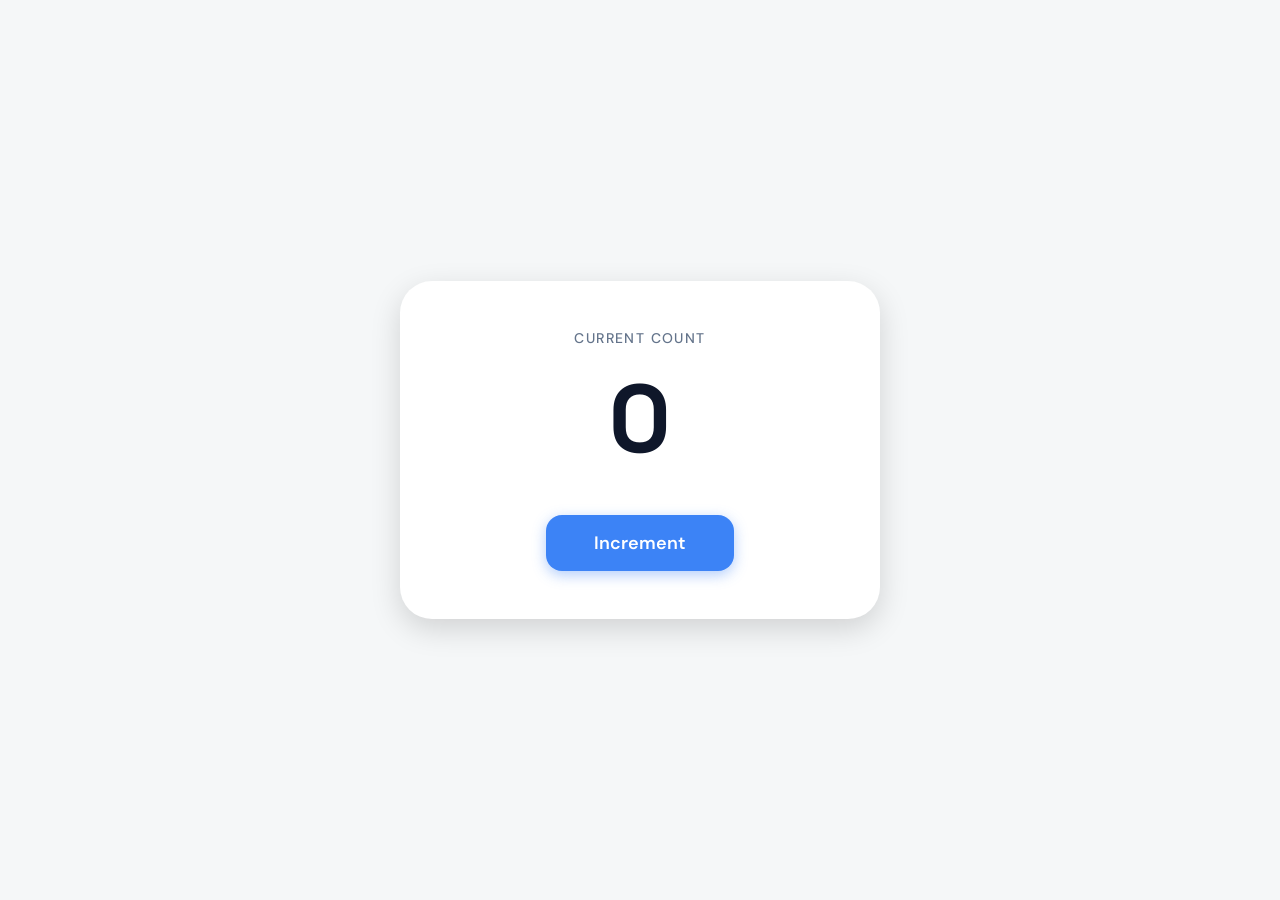
==== index.html @ 917eac20 "feat: US-001 - Project Setup & Design Tokens" ====
<!DOCTYPE html>
<html lang="en">
<head>
    <meta charset="UTF-8">
    <meta name="viewport" content="width=device-width, initial-scale=1.0">
    <title>Simple Counter</title>
    <link rel="preconnect" href="https://fonts.googleapis.com">
    <link rel="preconnect" href="https://fonts.gstatic.com" crossorigin>
    <link href="https://fonts.googleapis.com/css2?family=Space+Grotesk:wght@300;400;500;700&family=DM+Sans:wght@400;500;700&display=swap" rel="stylesheet">
    <style>
        /* Design Tokens - from Stitch design-tokens.css */
        :root {
            /* Colors */
            --color-primary: #3c83f6;
            --color-background-light: #f5f7f8;
            --color-background-dark: #101722;
            --color-slate-900: #0f172a;
            --color-slate-800: #1e293b;
            --color-slate-700: #334155;
            --color-slate-500: #64748b;
            --color-slate-400: #94a3b8;
            --color-white: #ffffff;

            /* Typography */
            --font-heading: "Space Grotesk", sans-serif;
            --font-body: "DM Sans", sans-serif;

            /* Spacing */
            --space-xs: 0.25rem;
            --space-sm: 0.5rem;
            --space-md: 1rem;
            --space-lg: 1.5rem;
            --space-xl: 2rem;
            --space-2xl: 3rem;

            /* Border Radius */
            --radius-sm: 0.375rem;
            --radius-md: 0.75rem;
            --radius-lg: 1rem;
            --radius-xl: 2rem;
            --radius-full: 9999px;

            /* Shadows */
            --shadow-sm: 0 1px 3px rgba(0, 0, 0, 0.08);
            --shadow-md: 0 4px 12px rgba(0, 0, 0, 0.1);
            --shadow-lg: 0 10px 30px rgba(0, 0, 0, 0.15);
        }

        /* Reset & Base */
        *, *::before, *::after {
            box-sizing: border-box;
            margin: 0;
            padding: 0;
        }

        html {
            font-size: 16px;
        }

        body {
            font-family: var(--font-body);
            background-color: var(--color-background-light);
            color: var(--color-slate-900);
            min-height: 100vh;
            display: flex;
            flex-direction: column;
            align-items: center;
            justify-content: center;
            padding: var(--space-xl);
        }

        h1, h2, h3, h4, h5, h6 {
            font-family: var(--font-heading);
            font-weight: 700;
        }

        /* Counter Container */
        .counter-container {
            background-color: var(--color-white);
            border-radius: var(--radius-xl);
            box-shadow: var(--shadow-lg);
            padding: var(--space-2xl);
            text-align: center;
            min-width: 320px;
            max-width: 480px;
            width: 100%;
        }

        .counter-label {
            font-family: var(--font-body);
            font-size: 0.875rem;
            font-weight: 500;
            color: var(--color-slate-500);
            text-transform: uppercase;
            letter-spacing: 0.1em;
            margin-bottom: var(--space-lg);
        }

        .counter-value {
            font-family: var(--font-heading);
            font-size: 6rem;
            font-weight: 700;
            color: var(--color-slate-900);
            line-height: 1;
            margin-bottom: var(--space-2xl);
            font-variant-numeric: tabular-nums;
        }

        /* Button */
        .counter-button {
            font-family: var(--font-body);
            font-size: 1.125rem;
            font-weight: 600;
            color: var(--color-white);
            background-color: var(--color-primary);
            border: none;
            border-radius: var(--radius-lg);
            padding: var(--space-md) var(--space-2xl);
            cursor: pointer;
            transition: transform 150ms ease-out, box-shadow 150ms ease-out;
            box-shadow: 0 4px 14px rgba(60, 131, 246, 0.4);
        }

        .counter-button:hover {
            transform: translateY(-2px);
            box-shadow: 0 6px 20px rgba(60, 131, 246, 0.5);
        }

        .counter-button:active {
            transform: scale(0.98);
        }

        .counter-button:focus-visible {
            outline: 2px solid var(--color-primary);
            outline-offset: 2px;
        }

        /* Reduced motion */
        @media (prefers-reduced-motion: reduce) {
            *, *::before, *::after {
                animation-duration: 0.01ms !important;
                transition-duration: 0.01ms !important;
            }
        }
    </style>
</head>
<body>
    <div class="counter-container">
        <div class="counter-label">Current Count</div>
        <div class="counter-value" id="counter">0</div>
        <button class="counter-button" id="incrementBtn" aria-label="Increment counter">Increment</button>
    </div>

    <script>
        // Simple counter functionality
        let count = 0;
        const counterDisplay = document.getElementById('counter');
        const incrementBtn = document.getElementById('incrementBtn');

        function incrementCounter() {
            count++;
            counterDisplay.textContent = count;
        }

        incrementBtn.addEventListener('click', incrementCounter);
    </script>
</body>
</html>
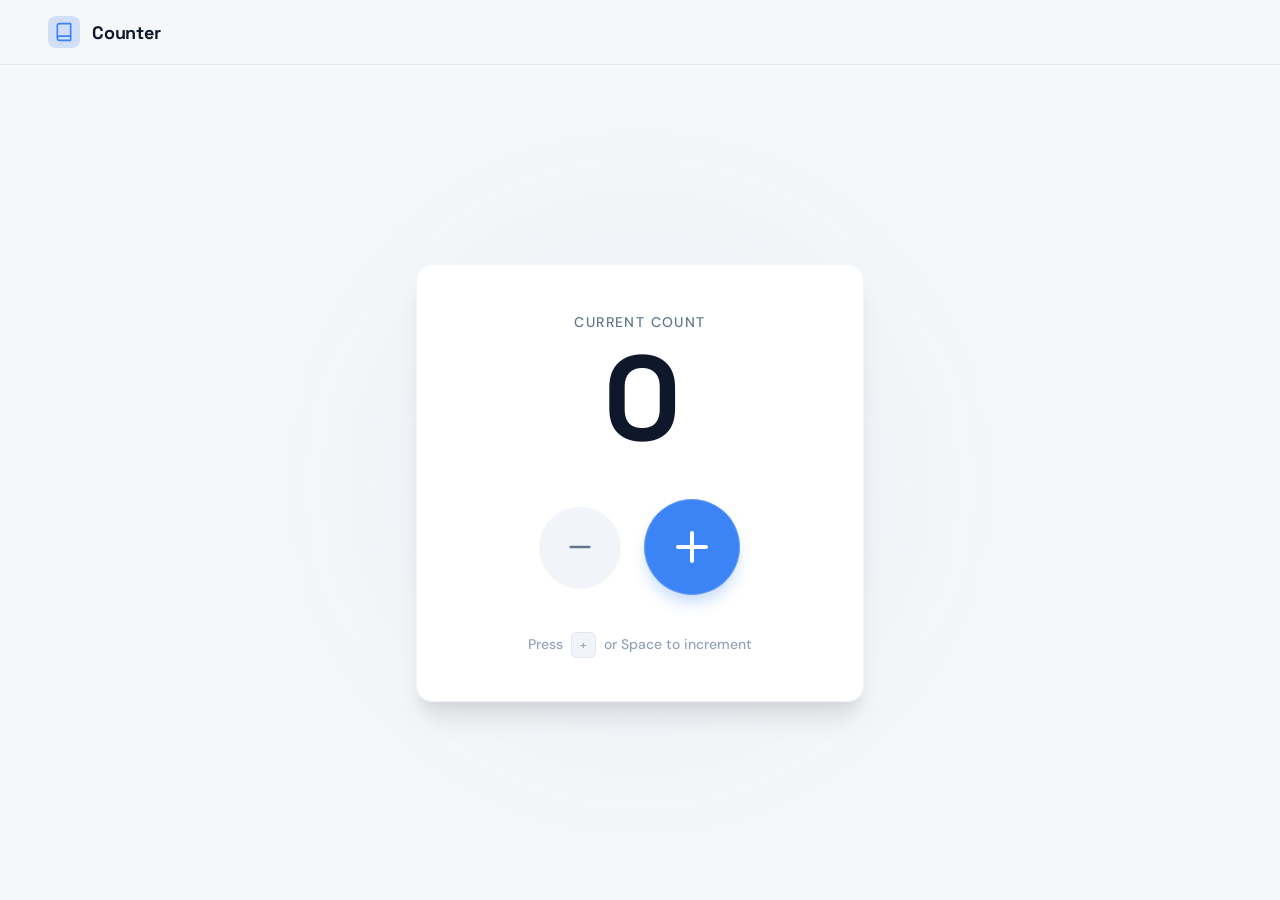
==== commit c6735bd3: "feat: US-002 - Counter Display & Increment Button" ====
--- a/index.html
+++ b/index.html
@@ -3,12 +3,12 @@
 <head>
     <meta charset="UTF-8">
     <meta name="viewport" content="width=device-width, initial-scale=1.0">
-    <title>Simple Counter</title>
+    <title>Counter</title>
     <link rel="preconnect" href="https://fonts.googleapis.com">
     <link rel="preconnect" href="https://fonts.gstatic.com" crossorigin>
     <link href="https://fonts.googleapis.com/css2?family=Space+Grotesk:wght@300;400;500;700&family=DM+Sans:wght@400;500;700&display=swap" rel="stylesheet">
     <style>
-        /* Design Tokens - from Stitch design-tokens.css */
+        /* Design Tokens from Stitch */
         :root {
             /* Colors */
             --color-primary: #3c83f6;
@@ -22,68 +22,121 @@
             --color-white: #ffffff;
 
             /* Typography */
-            --font-heading: "Space Grotesk", sans-serif;
+            --font-display: "Space Grotesk", sans-serif;
             --font-body: "DM Sans", sans-serif;
 
-            /* Spacing */
-            --space-xs: 0.25rem;
-            --space-sm: 0.5rem;
-            --space-md: 1rem;
-            --space-lg: 1.5rem;
-            --space-xl: 2rem;
-            --space-2xl: 3rem;
-
             /* Border Radius */
-            --radius-sm: 0.375rem;
-            --radius-md: 0.75rem;
-            --radius-lg: 1rem;
-            --radius-xl: 2rem;
+            --radius-default: 1rem;
+            --radius-lg: 2rem;
+            --radius-xl: 3rem;
             --radius-full: 9999px;
-
-            /* Shadows */
-            --shadow-sm: 0 1px 3px rgba(0, 0, 0, 0.08);
-            --shadow-md: 0 4px 12px rgba(0, 0, 0, 0.1);
-            --shadow-lg: 0 10px 30px rgba(0, 0, 0, 0.15);
-        }
-
-        /* Reset & Base */
-        *, *::before, *::after {
-            box-sizing: border-box;
+        }
+
+        * {
             margin: 0;
             padding: 0;
-        }
-
-        html {
-            font-size: 16px;
+            box-sizing: border-box;
         }
 
         body {
             font-family: var(--font-body);
             background-color: var(--color-background-light);
+            min-height: 100vh;
+            display: flex;
+            flex-direction: column;
+            overflow: hidden;
+        }
+
+        /* Header */
+        header {
+            width: 100%;
+            display: flex;
+            align-items: center;
+            justify-content: space-between;
+            border-bottom: 1px solid #e2e8f0;
+            padding: 1rem 1.5rem;
+        }
+
+        @media (min-width: 1024px) {
+            header {
+                padding: 1rem 3rem;
+            }
+        }
+
+        .logo {
+            display: flex;
+            align-items: center;
+            gap: 0.75rem;
             color: var(--color-slate-900);
-            min-height: 100vh;
+        }
+
+        .logo-icon {
+            width: 2rem;
+            height: 2rem;
+            border-radius: 0.5rem;
+            background-color: rgba(60, 131, 246, 0.2);
+            display: flex;
+            align-items: center;
+            justify-content: center;
+            color: var(--color-primary);
+            font-size: 1.25rem;
+        }
+
+        .logo h2 {
+            font-family: var(--font-display);
+            font-size: 1.125rem;
+            font-weight: 700;
+            letter-spacing: -0.01em;
+        }
+
+        /* Main Content */
+        main {
+            flex: 1;
             display: flex;
             flex-direction: column;
             align-items: center;
             justify-content: center;
-            padding: var(--space-xl);
-        }
-
-        h1, h2, h3, h4, h5, h6 {
-            font-family: var(--font-heading);
-            font-weight: 700;
-        }
-
-        /* Counter Container */
-        .counter-container {
+            padding: 1.5rem;
+            position: relative;
+        }
+
+        /* Ambient Background Glow */
+        .ambient-glow {
+            position: absolute;
+            top: 50%;
+            left: 50%;
+            transform: translate(-50%, -50%);
+            width: 500px;
+            height: 500px;
+            background-color: rgba(60, 131, 246, 0.05);
+            border-radius: 50%;
+            filter: blur(100px);
+            pointer-events: none;
+        }
+
+        /* Counter Card */
+        .counter-card {
+            position: relative;
+            width: 100%;
+            max-width: 28rem;
             background-color: var(--color-white);
-            border-radius: var(--radius-xl);
-            box-shadow: var(--shadow-lg);
-            padding: var(--space-2xl);
-            text-align: center;
-            min-width: 320px;
-            max-width: 480px;
-            width: 100%;
+            border-radius: var(--radius-default);
+            box-shadow: 0 20px 25px -5px rgba(0, 0, 0, 0.1), 0 10px 10px -5px rgba(0, 0, 0, 0.04);
+            border: 1px solid #f1f5f9;
+            padding: 3rem;
+            display: flex;
+            flex-direction: column;
+            align-items: center;
+            justify-content: center;
+            gap: 2.5rem;
+        }
+
+        /* Counter Display */
+        .counter-display {
+            display: flex;
+            flex-direction: column;
+            align-items: center;
+            gap: 0.5rem;
         }
 
         .counter-label {
@@ -93,49 +146,129 @@
             color: var(--color-slate-500);
             text-transform: uppercase;
             letter-spacing: 0.1em;
-            margin-bottom: var(--space-lg);
         }
 
         .counter-value {
-            font-family: var(--font-heading);
-            font-size: 6rem;
+            font-family: var(--font-display);
+            font-size: 7.5rem;
+            line-height: 1;
             font-weight: 700;
             color: var(--color-slate-900);
-            line-height: 1;
-            margin-bottom: var(--space-2xl);
+            letter-spacing: -0.04em;
             font-variant-numeric: tabular-nums;
-        }
-
-        /* Button */
-        .counter-button {
-            font-family: var(--font-body);
-            font-size: 1.125rem;
-            font-weight: 600;
-            color: var(--color-white);
-            background-color: var(--color-primary);
+            user-select: none;
+        }
+
+        /* Button Container */
+        .button-container {
+            display: flex;
+            align-items: center;
+            gap: 1.5rem;
+            width: 100%;
+            justify-content: center;
+        }
+
+        /* Buttons */
+        .btn {
+            display: flex;
+            align-items: center;
+            justify-content: center;
             border: none;
-            border-radius: var(--radius-lg);
-            padding: var(--space-md) var(--space-2xl);
             cursor: pointer;
-            transition: transform 150ms ease-out, box-shadow 150ms ease-out;
-            box-shadow: 0 4px 14px rgba(60, 131, 246, 0.4);
-        }
-
-        .counter-button:hover {
-            transform: translateY(-2px);
-            box-shadow: 0 6px 20px rgba(60, 131, 246, 0.5);
-        }
-
-        .counter-button:active {
-            transform: scale(0.98);
-        }
-
-        .counter-button:focus-visible {
+            transition: all 0.3s ease;
+        }
+
+        .btn:focus-visible {
             outline: 2px solid var(--color-primary);
             outline-offset: 2px;
         }
 
-        /* Reduced motion */
+        .btn-decrement {
+            width: 5rem;
+            height: 5rem;
+            border-radius: var(--radius-full);
+            background-color: #f1f5f9;
+            color: var(--color-slate-500);
+            box-shadow: 0 1px 3px rgba(0, 0, 0, 0.08);
+        }
+
+        .btn-decrement:hover {
+            background-color: #e2e8f0;
+        }
+
+        .btn-decrement:active {
+            transform: scale(0.95);
+        }
+
+        .btn-decrement svg {
+            width: 2rem;
+            height: 2rem;
+            transition: transform 0.3s ease;
+        }
+
+        .btn-decrement:hover svg {
+            transform: scale(1.1);
+        }
+
+        .btn-increment {
+            width: 6rem;
+            height: 6rem;
+            border-radius: var(--radius-full);
+            background-color: var(--color-primary);
+            color: var(--color-white);
+            box-shadow: 0 10px 15px -3px rgba(60, 131, 246, 0.3);
+            position: relative;
+            z-index: 10;
+        }
+
+        .btn-increment::before {
+            content: '';
+            position: absolute;
+            inset: 0;
+            border-radius: var(--radius-full);
+            border: 1px solid rgba(255, 255, 255, 0.2);
+        }
+
+        .btn-increment:hover {
+            box-shadow: 0 10px 15px -3px rgba(60, 131, 246, 0.5);
+            transform: scale(1.05);
+        }
+
+        .btn-increment:active {
+            transform: scale(0.95);
+        }
+
+        .btn-increment svg {
+            width: 3rem;
+            height: 3rem;
+            transition: transform 0.3s ease;
+        }
+
+        .btn-increment:hover svg {
+            transform: rotate(90deg);
+        }
+
+        /* Hint Text */
+        .hint {
+            font-family: var(--font-body);
+            color: var(--color-slate-400);
+            font-size: 0.875rem;
+            font-weight: 500;
+            text-align: center;
+        }
+
+        .hint kbd {
+            padding: 0.25rem 0.5rem;
+            background-color: #f1f5f9;
+            border-radius: 0.375rem;
+            border: 1px solid #e2e8f0;
+            margin: 0 0.25rem;
+            font-size: 0.75rem;
+            color: var(--color-slate-600);
+            font-family: var(--font-body);
+        }
+
+        /* Reduced Motion */
         @media (prefers-reduced-motion: reduce) {
             *, *::before, *::after {
                 animation-duration: 0.01ms !important;
@@ -145,24 +278,93 @@
     </style>
 </head>
 <body>
-    <div class="counter-container">
-        <div class="counter-label">Current Count</div>
-        <div class="counter-value" id="counter">0</div>
-        <button class="counter-button" id="incrementBtn" aria-label="Increment counter">Increment</button>
-    </div>
+    <!-- Top Navigation -->
+    <header>
+        <div class="logo">
+            <div class="logo-icon">
+                <svg xmlns="http://www.w3.org/2000/svg" width="20" height="20" viewBox="0 0 24 24" fill="none" stroke="currentColor" stroke-width="2" stroke-linecap="round" stroke-linejoin="round">
+                    <path d="M4 19.5v-15A2.5 2.5 0 0 1 6.5 2H20v20H6.5a2.5 2.5 0 0 1 0-5H20"/>
+                </svg>
+            </div>
+            <h2>Counter</h2>
+        </div>
+    </header>
+
+    <!-- Main Content -->
+    <main>
+        <!-- Ambient Background Glow -->
+        <div class="ambient-glow"></div>
+
+        <!-- Counter Card -->
+        <div class="counter-card">
+            <!-- Counter Display -->
+            <div class="counter-display">
+                <span class="counter-label">Current Count</span>
+                <h1 class="counter-value" id="counter">0</h1>
+            </div>
+
+            <!-- Button Container -->
+            <div class="button-container">
+                <button class="btn btn-decrement" id="decrementBtn" aria-label="Decrease count">
+                    <svg xmlns="http://www.w3.org/2000/svg" viewBox="0 0 24 24" fill="none" stroke="currentColor" stroke-width="2" stroke-linecap="round" stroke-linejoin="round">
+                        <path d="M5 12h14"/>
+                    </svg>
+                </button>
+                <button class="btn btn-increment" id="incrementBtn" aria-label="Increase count">
+                    <svg xmlns="http://www.w3.org/2000/svg" viewBox="0 0 24 24" fill="none" stroke="currentColor" stroke-width="2" stroke-linecap="round" stroke-linejoin="round">
+                        <path d="M5 12h14"/>
+                        <path d="M12 5v14"/>
+                    </svg>
+                </button>
+            </div>
+
+            <!-- Hint Text -->
+            <p class="hint">
+                Press <kbd>+</kbd> or Space to increment
+            </p>
+        </div>
+    </main>
 
     <script>
-        // Simple counter functionality
+        // Counter state
         let count = 0;
-        const counterDisplay = document.getElementById('counter');
+
+        // DOM elements
+        const counterElement = document.getElementById('counter');
         const incrementBtn = document.getElementById('incrementBtn');
-
-        function incrementCounter() {
+        const decrementBtn = document.getElementById('decrementBtn');
+
+        // Update counter display
+        function updateCounter() {
+            counterElement.textContent = count;
+        }
+
+        // Increment counter
+        function increment() {
             count++;
-            counterDisplay.textContent = count;
-        }
-
-        incrementBtn.addEventListener('click', incrementCounter);
+            updateCounter();
+        }
+
+        // Decrement counter
+        function decrement() {
+            count--;
+            updateCounter();
+        }
+
+        // Event listeners
+        incrementBtn.addEventListener('click', increment);
+        decrementBtn.addEventListener('click', decrement);
+
+        // Keyboard shortcuts
+        document.addEventListener('keydown', (e) => {
+            if (e.key === '+' || e.key === ' ' || e.key === 'Spacebar') {
+                e.preventDefault();
+                increment();
+            } else if (e.key === '-') {
+                e.preventDefault();
+                decrement();
+            }
+        });
     </script>
 </body>
 </html>
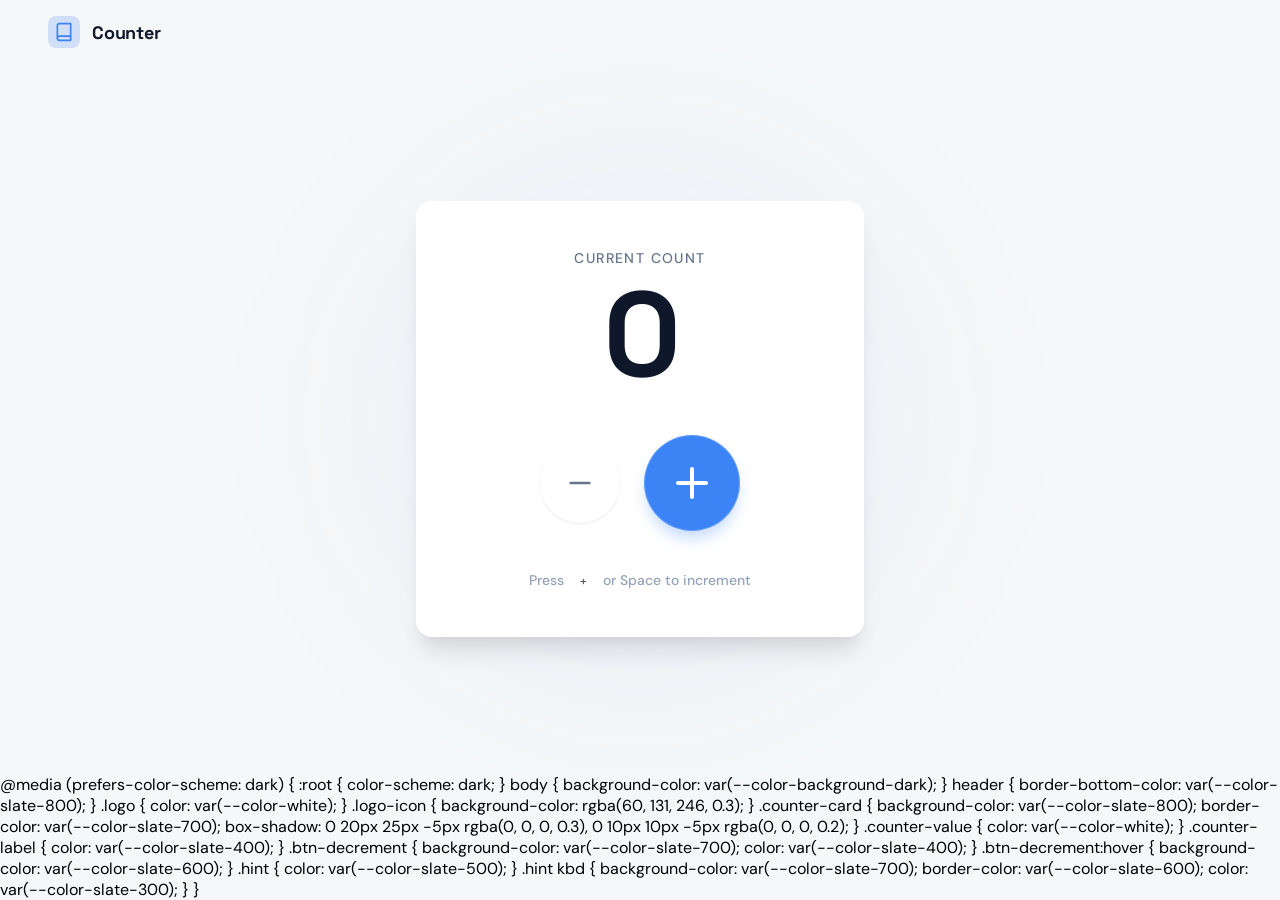
==== commit 01dd24a4: "fix: address review comments for US-002 - Add missing design tokens (slate-100, slate-200, slate-300" ====
--- a/index.html
+++ b/index.html
@@ -17,8 +17,12 @@
             --color-slate-900: #0f172a;
             --color-slate-800: #1e293b;
             --color-slate-700: #334155;
+            --color-slate-600: #475569;
             --color-slate-500: #64748b;
             --color-slate-400: #94a3b8;
+            --color-slate-300: #cbd5e1;
+            --color-slate-200: var(--color-slate-200);
+            --color-slate-100: var(--color-slate-100);
             --color-white: #ffffff;
 
             /* Typography */
@@ -53,7 +57,7 @@
             display: flex;
             align-items: center;
             justify-content: space-between;
-            border-bottom: 1px solid #e2e8f0;
+            border-bottom: 1px solid var(--color-slate-200);
             padding: 1rem 1.5rem;
         }
 
@@ -122,7 +126,7 @@
             background-color: var(--color-white);
             border-radius: var(--radius-default);
             box-shadow: 0 20px 25px -5px rgba(0, 0, 0, 0.1), 0 10px 10px -5px rgba(0, 0, 0, 0.04);
-            border: 1px solid #f1f5f9;
+            border: 1px solid var(--color-slate-100);
             padding: 3rem;
             display: flex;
             flex-direction: column;
@@ -175,7 +179,7 @@
             justify-content: center;
             border: none;
             cursor: pointer;
-            transition: all 0.3s ease;
+            transition: transform 0.3s ease, box-shadow 0.3s ease, background-color 0.3s ease;
         }
 
         .btn:focus-visible {
@@ -187,13 +191,13 @@
             width: 5rem;
             height: 5rem;
             border-radius: var(--radius-full);
-            background-color: #f1f5f9;
+            background-color: var(--color-slate-100);
             color: var(--color-slate-500);
             box-shadow: 0 1px 3px rgba(0, 0, 0, 0.08);
         }
 
         .btn-decrement:hover {
-            background-color: #e2e8f0;
+            background-color: var(--color-slate-200);
         }
 
         .btn-decrement:active {
@@ -259,9 +263,9 @@
 
         .hint kbd {
             padding: 0.25rem 0.5rem;
-            background-color: #f1f5f9;
+            background-color: var(--color-slate-100);
             border-radius: 0.375rem;
-            border: 1px solid #e2e8f0;
+            border: 1px solid var(--color-slate-200);
             margin: 0 0.25rem;
             font-size: 0.75rem;
             color: var(--color-slate-600);
@@ -368,3 +372,59 @@
     </script>
 </body>
 </html>
+
+    <!-- Dark Mode Support -->
+    @media (prefers-color-scheme: dark) {
+        :root {
+            color-scheme: dark;
+        }
+        
+        body {
+            background-color: var(--color-background-dark);
+        }
+        
+        header {
+            border-bottom-color: var(--color-slate-800);
+        }
+        
+        .logo {
+            color: var(--color-white);
+        }
+        
+        .logo-icon {
+            background-color: rgba(60, 131, 246, 0.3);
+        }
+        
+        .counter-card {
+            background-color: var(--color-slate-800);
+            border-color: var(--color-slate-700);
+            box-shadow: 0 20px 25px -5px rgba(0, 0, 0, 0.3), 0 10px 10px -5px rgba(0, 0, 0, 0.2);
+        }
+        
+        .counter-value {
+            color: var(--color-white);
+        }
+        
+        .counter-label {
+            color: var(--color-slate-400);
+        }
+        
+        .btn-decrement {
+            background-color: var(--color-slate-700);
+            color: var(--color-slate-400);
+        }
+        
+        .btn-decrement:hover {
+            background-color: var(--color-slate-600);
+        }
+        
+        .hint {
+            color: var(--color-slate-500);
+        }
+        
+        .hint kbd {
+            background-color: var(--color-slate-700);
+            border-color: var(--color-slate-600);
+            color: var(--color-slate-300);
+        }
+    }
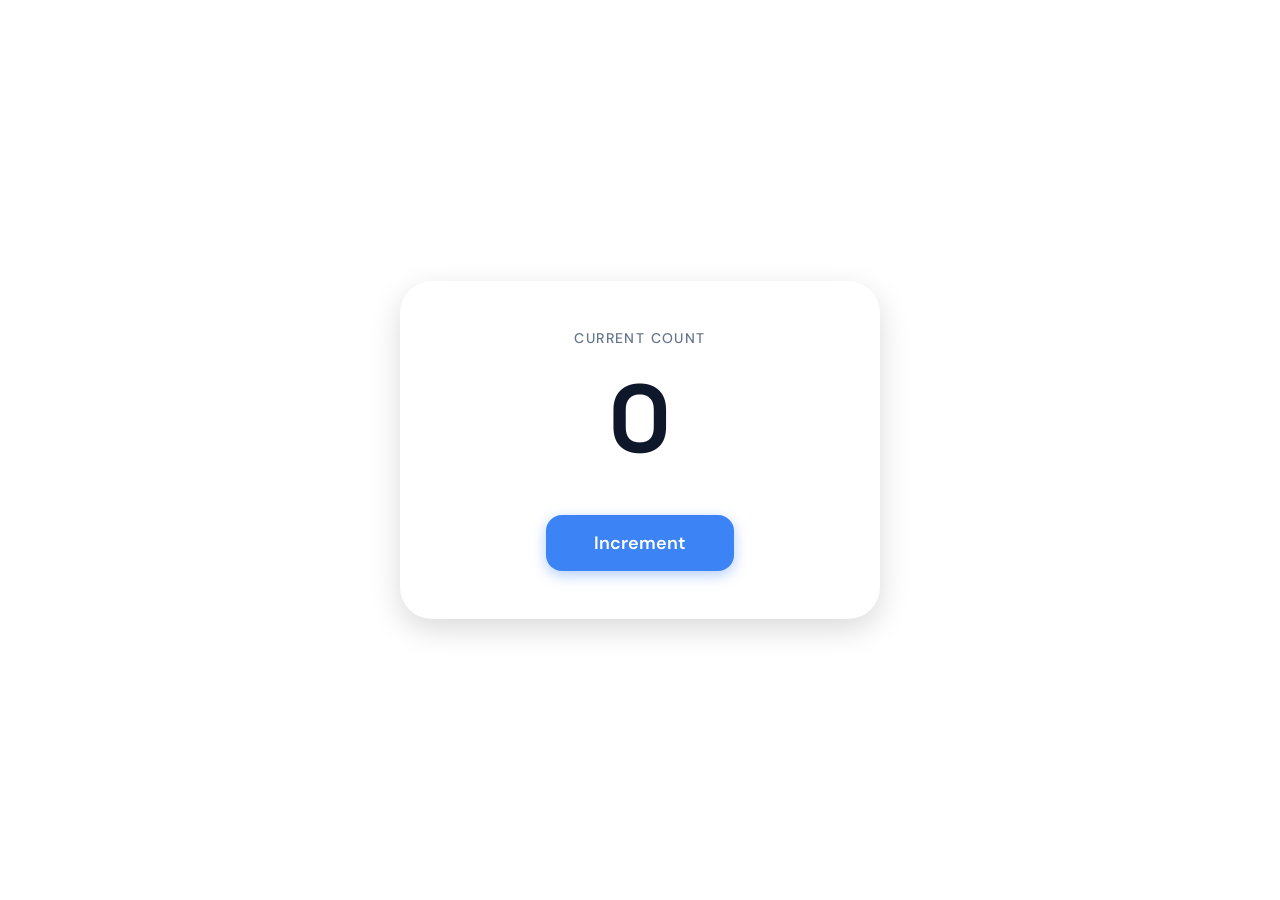
==== commit aed4dcdd: "feat: US-001 - Project Setup & Design Tokens" ====
--- a/index.html
+++ b/index.html
@@ -3,12 +3,12 @@
 <head>
     <meta charset="UTF-8">
     <meta name="viewport" content="width=device-width, initial-scale=1.0">
-    <title>Counter</title>
+    <title>Simple Counter</title>
     <link rel="preconnect" href="https://fonts.googleapis.com">
     <link rel="preconnect" href="https://fonts.gstatic.com" crossorigin>
     <link href="https://fonts.googleapis.com/css2?family=Space+Grotesk:wght@300;400;500;700&family=DM+Sans:wght@400;500;700&display=swap" rel="stylesheet">
     <style>
-        /* Design Tokens from Stitch */
+        /* Design Tokens - from Stitch design-tokens.css */
         :root {
             /* Colors */
             --color-primary: #3c83f6;
@@ -17,130 +17,72 @@
             --color-slate-900: #0f172a;
             --color-slate-800: #1e293b;
             --color-slate-700: #334155;
-            --color-slate-600: #475569;
             --color-slate-500: #64748b;
             --color-slate-400: #94a3b8;
-            --color-slate-300: #cbd5e1;
-            --color-slate-200: var(--color-slate-200);
-            --color-slate-100: var(--color-slate-100);
             --color-white: #ffffff;
 
             /* Typography */
-            --font-display: "Space Grotesk", sans-serif;
+            --font-heading: "Space Grotesk", sans-serif;
             --font-body: "DM Sans", sans-serif;
 
+            /* Spacing */
+            --space-xs: 0.25rem;
+            --space-sm: 0.5rem;
+            --space-md: 1rem;
+            --space-lg: 1.5rem;
+            --space-xl: 2rem;
+            --space-2xl: 3rem;
+
             /* Border Radius */
-            --radius-default: 1rem;
-            --radius-lg: 2rem;
-            --radius-xl: 3rem;
+            --radius-sm: 0.375rem;
+            --radius-md: 0.75rem;
+            --radius-lg: 1rem;
+            --radius-xl: 2rem;
             --radius-full: 9999px;
+
+            /* Shadows */
+            --shadow-sm: 0 1px 3px rgba(0, 0, 0, 0.08);
+            --shadow-md: 0 4px 12px rgba(0, 0, 0, 0.1);
+            --shadow-lg: 0 10px 30px rgba(0, 0, 0, 0.15);
         }
 
-        * {
+        /* Reset & Base */
+        *, *::before, *::after {
+            box-sizing: border-box;
             margin: 0;
             padding: 0;
-            box-sizing: border-box;
+        }
+
+        html {
+            font-size: 16px;
         }
 
         body {
             font-family: var(--font-body);
-            background-color: var(--color-background-light);
+            color: var(--color-slate-900);
             min-height: 100vh;
-            display: flex;
-            flex-direction: column;
-            overflow: hidden;
-        }
-
-        /* Header */
-        header {
-            width: 100%;
-            display: flex;
-            align-items: center;
-            justify-content: space-between;
-            border-bottom: 1px solid var(--color-slate-200);
-            padding: 1rem 1.5rem;
-        }
-
-        @media (min-width: 1024px) {
-            header {
-                padding: 1rem 3rem;
-            }
-        }
-
-        .logo {
-            display: flex;
-            align-items: center;
-            gap: 0.75rem;
-            color: var(--color-slate-900);
-        }
-
-        .logo-icon {
-            width: 2rem;
-            height: 2rem;
-            border-radius: 0.5rem;
-            background-color: rgba(60, 131, 246, 0.2);
-            display: flex;
-            align-items: center;
-            justify-content: center;
-            color: var(--color-primary);
-            font-size: 1.25rem;
-        }
-
-        .logo h2 {
-            font-family: var(--font-display);
-            font-size: 1.125rem;
-            font-weight: 700;
-            letter-spacing: -0.01em;
-        }
-
-        /* Main Content */
-        main {
-            flex: 1;
             display: flex;
             flex-direction: column;
             align-items: center;
             justify-content: center;
-            padding: 1.5rem;
-            position: relative;
+            padding: var(--space-xl);
         }
 
-        /* Ambient Background Glow */
-        .ambient-glow {
-            position: absolute;
-            top: 50%;
-            left: 50%;
-            transform: translate(-50%, -50%);
-            width: 500px;
-            height: 500px;
-            background-color: rgba(60, 131, 246, 0.05);
-            border-radius: 50%;
-            filter: blur(100px);
-            pointer-events: none;
+        h1, h2, h3, h4, h5, h6 {
+            font-family: var(--font-heading);
+            font-weight: 700;
         }
 
-        /* Counter Card */
-        .counter-card {
-            position: relative;
+        /* Counter Container */
+        .counter-container {
+            background-color: var(--color-white);
+            border-radius: var(--radius-xl);
+            box-shadow: var(--shadow-lg);
+            padding: var(--space-2xl);
+            text-align: center;
+            min-width: 320px;
+            max-width: 480px;
             width: 100%;
-            max-width: 28rem;
-            background-color: var(--color-white);
-            border-radius: var(--radius-default);
-            box-shadow: 0 20px 25px -5px rgba(0, 0, 0, 0.1), 0 10px 10px -5px rgba(0, 0, 0, 0.04);
-            border: 1px solid var(--color-slate-100);
-            padding: 3rem;
-            display: flex;
-            flex-direction: column;
-            align-items: center;
-            justify-content: center;
-            gap: 2.5rem;
-        }
-
-        /* Counter Display */
-        .counter-display {
-            display: flex;
-            flex-direction: column;
-            align-items: center;
-            gap: 0.5rem;
         }
 
         .counter-label {
@@ -150,129 +92,49 @@
             color: var(--color-slate-500);
             text-transform: uppercase;
             letter-spacing: 0.1em;
+            margin-bottom: var(--space-lg);
         }
 
         .counter-value {
-            font-family: var(--font-display);
-            font-size: 7.5rem;
-            line-height: 1;
+            font-family: var(--font-heading);
+            font-size: 6rem;
             font-weight: 700;
             color: var(--color-slate-900);
-            letter-spacing: -0.04em;
+            line-height: 1;
+            margin-bottom: var(--space-2xl);
             font-variant-numeric: tabular-nums;
-            user-select: none;
         }
 
-        /* Button Container */
-        .button-container {
-            display: flex;
-            align-items: center;
-            gap: 1.5rem;
-            width: 100%;
-            justify-content: center;
+        /* Button */
+        .counter-button {
+            font-family: var(--font-body);
+            font-size: 1.125rem;
+            font-weight: 600;
+            color: var(--color-white);
+            background-color: var(--color-primary);
+            border: none;
+            border-radius: var(--radius-lg);
+            padding: var(--space-md) var(--space-2xl);
+            cursor: pointer;
+            transition: transform 150ms ease-out, box-shadow 150ms ease-out;
+            box-shadow: 0 4px 14px rgba(60, 131, 246, 0.4);
         }
 
-        /* Buttons */
-        .btn {
-            display: flex;
-            align-items: center;
-            justify-content: center;
-            border: none;
-            cursor: pointer;
-            transition: transform 0.3s ease, box-shadow 0.3s ease, background-color 0.3s ease;
+        .counter-button:hover {
+            transform: translateY(-2px);
+            box-shadow: 0 6px 20px rgba(60, 131, 246, 0.5);
         }
 
-        .btn:focus-visible {
+        .counter-button:active {
+            transform: scale(0.98);
+        }
+
+        .counter-button:focus-visible {
             outline: 2px solid var(--color-primary);
             outline-offset: 2px;
         }
 
-        .btn-decrement {
-            width: 5rem;
-            height: 5rem;
-            border-radius: var(--radius-full);
-            background-color: var(--color-slate-100);
-            color: var(--color-slate-500);
-            box-shadow: 0 1px 3px rgba(0, 0, 0, 0.08);
-        }
-
-        .btn-decrement:hover {
-            background-color: var(--color-slate-200);
-        }
-
-        .btn-decrement:active {
-            transform: scale(0.95);
-        }
-
-        .btn-decrement svg {
-            width: 2rem;
-            height: 2rem;
-            transition: transform 0.3s ease;
-        }
-
-        .btn-decrement:hover svg {
-            transform: scale(1.1);
-        }
-
-        .btn-increment {
-            width: 6rem;
-            height: 6rem;
-            border-radius: var(--radius-full);
-            background-color: var(--color-primary);
-            color: var(--color-white);
-            box-shadow: 0 10px 15px -3px rgba(60, 131, 246, 0.3);
-            position: relative;
-            z-index: 10;
-        }
-
-        .btn-increment::before {
-            content: '';
-            position: absolute;
-            inset: 0;
-            border-radius: var(--radius-full);
-            border: 1px solid rgba(255, 255, 255, 0.2);
-        }
-
-        .btn-increment:hover {
-            box-shadow: 0 10px 15px -3px rgba(60, 131, 246, 0.5);
-            transform: scale(1.05);
-        }
-
-        .btn-increment:active {
-            transform: scale(0.95);
-        }
-
-        .btn-increment svg {
-            width: 3rem;
-            height: 3rem;
-            transition: transform 0.3s ease;
-        }
-
-        .btn-increment:hover svg {
-            transform: rotate(90deg);
-        }
-
-        /* Hint Text */
-        .hint {
-            font-family: var(--font-body);
-            color: var(--color-slate-400);
-            font-size: 0.875rem;
-            font-weight: 500;
-            text-align: center;
-        }
-
-        .hint kbd {
-            padding: 0.25rem 0.5rem;
-            background-color: var(--color-slate-100);
-            border-radius: 0.375rem;
-            border: 1px solid var(--color-slate-200);
-            margin: 0 0.25rem;
-            font-size: 0.75rem;
-            color: var(--color-slate-600);
-            font-family: var(--font-body);
-        }
-
-        /* Reduced Motion */
+        /* Reduced motion */
         @media (prefers-reduced-motion: reduce) {
             *, *::before, *::after {
                 animation-duration: 0.01ms !important;
@@ -282,149 +144,24 @@
     </style>
 </head>
 <body>
-    <!-- Top Navigation -->
-    <header>
-        <div class="logo">
-            <div class="logo-icon">
-                <svg xmlns="http://www.w3.org/2000/svg" width="20" height="20" viewBox="0 0 24 24" fill="none" stroke="currentColor" stroke-width="2" stroke-linecap="round" stroke-linejoin="round">
-                    <path d="M4 19.5v-15A2.5 2.5 0 0 1 6.5 2H20v20H6.5a2.5 2.5 0 0 1 0-5H20"/>
-                </svg>
-            </div>
-            <h2>Counter</h2>
-        </div>
-    </header>
-
-    <!-- Main Content -->
-    <main>
-        <!-- Ambient Background Glow -->
-        <div class="ambient-glow"></div>
-
-        <!-- Counter Card -->
-        <div class="counter-card">
-            <!-- Counter Display -->
-            <div class="counter-display">
-                <span class="counter-label">Current Count</span>
-                <h1 class="counter-value" id="counter">0</h1>
-            </div>
-
-            <!-- Button Container -->
-            <div class="button-container">
-                <button class="btn btn-decrement" id="decrementBtn" aria-label="Decrease count">
-                    <svg xmlns="http://www.w3.org/2000/svg" viewBox="0 0 24 24" fill="none" stroke="currentColor" stroke-width="2" stroke-linecap="round" stroke-linejoin="round">
-                        <path d="M5 12h14"/>
-                    </svg>
-                </button>
-                <button class="btn btn-increment" id="incrementBtn" aria-label="Increase count">
-                    <svg xmlns="http://www.w3.org/2000/svg" viewBox="0 0 24 24" fill="none" stroke="currentColor" stroke-width="2" stroke-linecap="round" stroke-linejoin="round">
-                        <path d="M5 12h14"/>
-                        <path d="M12 5v14"/>
-                    </svg>
-                </button>
-            </div>
-
-            <!-- Hint Text -->
-            <p class="hint">
-                Press <kbd>+</kbd> or Space to increment
-            </p>
-        </div>
-    </main>
+    <div class="counter-container">
+        <div class="counter-label">Current Count</div>
+        <div class="counter-value" id="counter">0</div>
+        <button class="counter-button" id="incrementBtn" aria-label="Increment counter">Increment</button>
+    </div>
 
     <script>
-        // Counter state
+        // Simple counter functionality
         let count = 0;
+        const counterDisplay = document.getElementById('counter');
+        const incrementBtn = document.getElementById('incrementBtn');
 
-        // DOM elements
-        const counterElement = document.getElementById('counter');
-        const incrementBtn = document.getElementById('incrementBtn');
-        const decrementBtn = document.getElementById('decrementBtn');
-
-        // Update counter display
-        function updateCounter() {
-            counterElement.textContent = count;
+        function incrementCounter() {
+            count++;
+            counterDisplay.textContent = count;
         }
 
-        // Increment counter
-        function increment() {
-            count++;
-            updateCounter();
-        }
-
-        // Decrement counter
-        function decrement() {
-            count--;
-            updateCounter();
-        }
-
-        // Event listeners
-        incrementBtn.addEventListener('click', increment);
-        decrementBtn.addEventListener('click', decrement);
-
-        // Keyboard shortcuts
-        document.addEventListener('keydown', (e) => {
-            if (e.key === '+' || e.key === ' ' || e.key === 'Spacebar') {
-                e.preventDefault();
-                increment();
-            } else if (e.key === '-') {
-                e.preventDefault();
-                decrement();
-            }
-        });
+        incrementBtn.addEventListener('click', incrementCounter);
     </script>
 </body>
 </html>
-
-    <!-- Dark Mode Support -->
-    @media (prefers-color-scheme: dark) {
-        :root {
-            color-scheme: dark;
-        }
-        
-        body {
-            background-color: var(--color-background-dark);
-        }
-        
-        header {
-            border-bottom-color: var(--color-slate-800);
-        }
-        
-        .logo {
-            color: var(--color-white);
-        }
-        
-        .logo-icon {
-            background-color: rgba(60, 131, 246, 0.3);
-        }
-        
-        .counter-card {
-            background-color: var(--color-slate-800);
-            border-color: var(--color-slate-700);
-            box-shadow: 0 20px 25px -5px rgba(0, 0, 0, 0.3), 0 10px 10px -5px rgba(0, 0, 0, 0.2);
-        }
-        
-        .counter-value {
-            color: var(--color-white);
-        }
-        
-        .counter-label {
-            color: var(--color-slate-400);
-        }
-        
-        .btn-decrement {
-            background-color: var(--color-slate-700);
-            color: var(--color-slate-400);
-        }
-        
-        .btn-decrement:hover {
-            background-color: var(--color-slate-600);
-        }
-        
-        .hint {
-            color: var(--color-slate-500);
-        }
-        
-        .hint kbd {
-            background-color: var(--color-slate-700);
-            border-color: var(--color-slate-600);
-            color: var(--color-slate-300);
-        }
-    }
